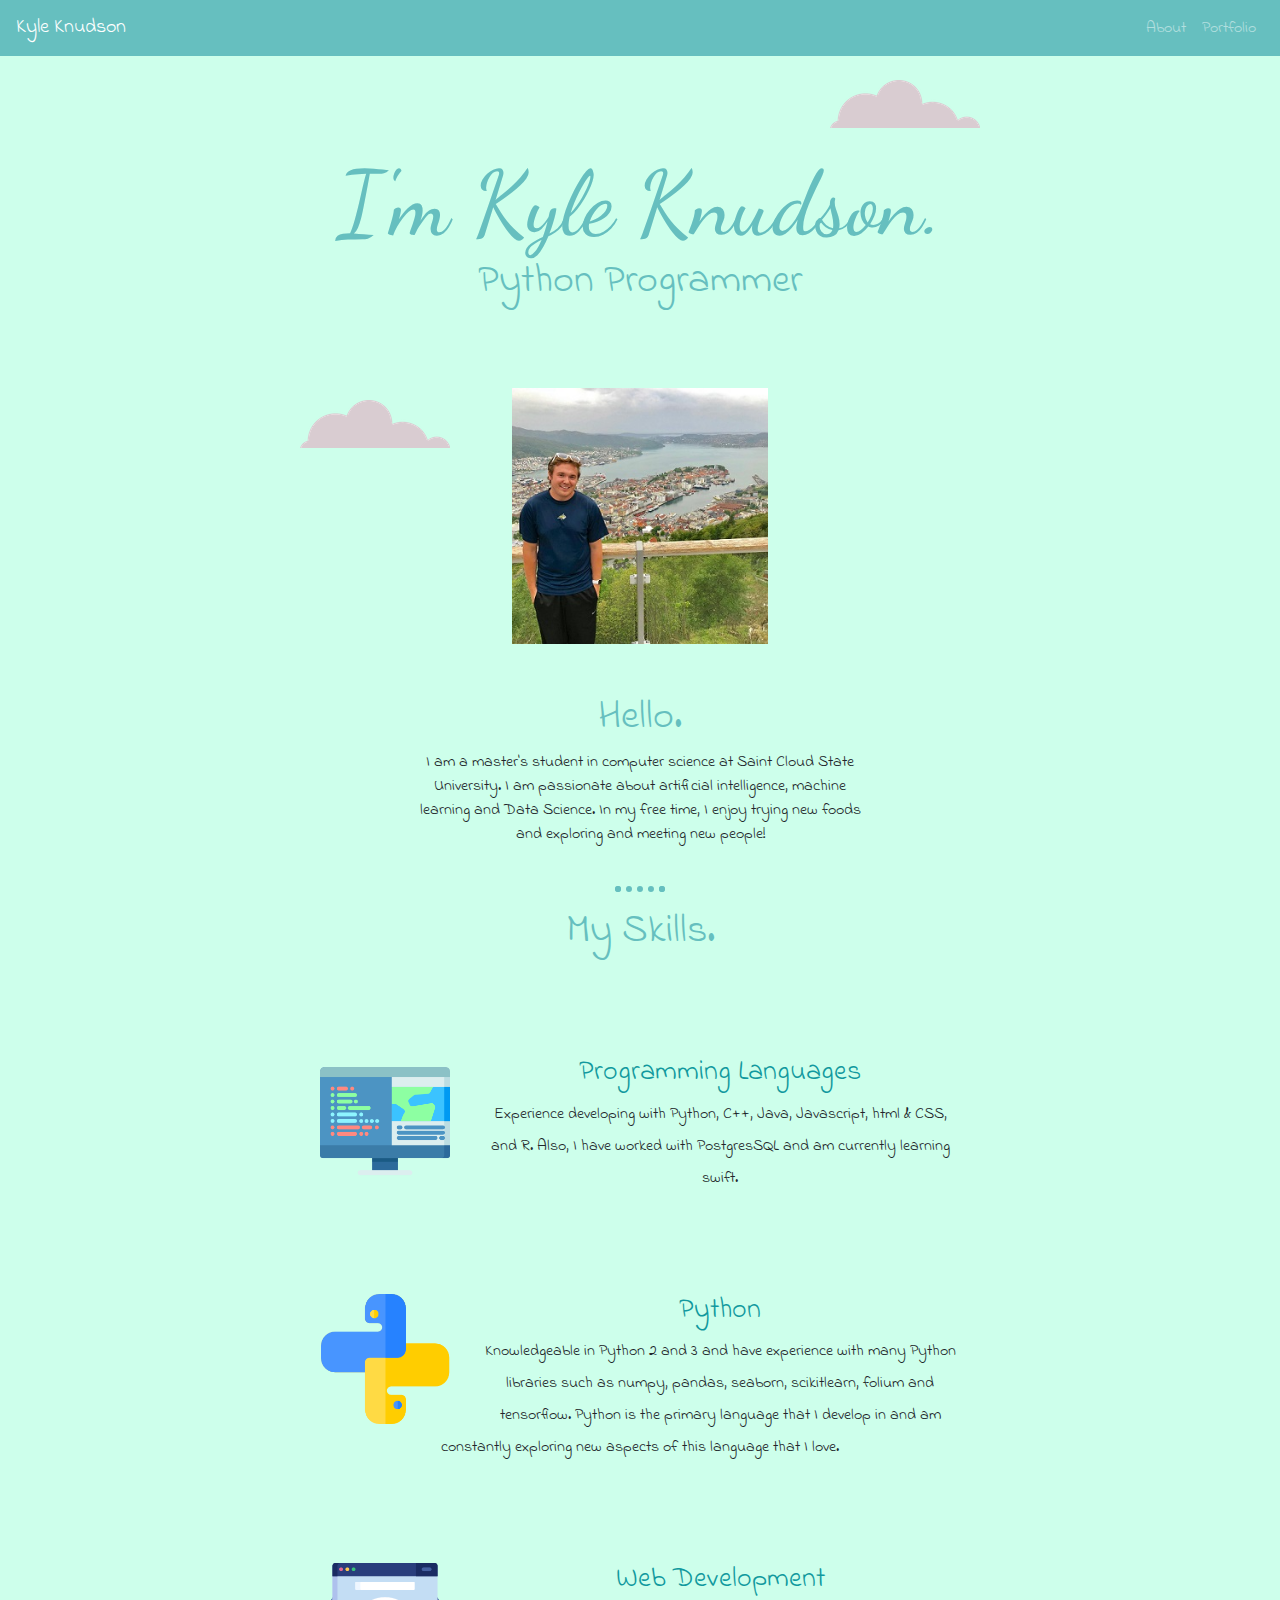
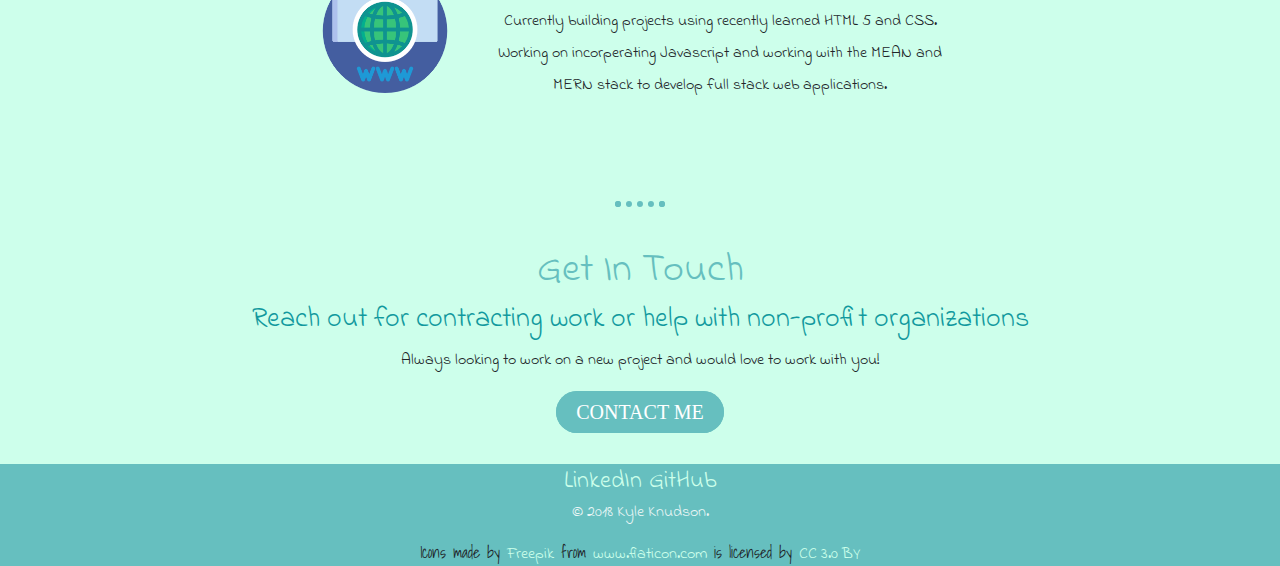
==== index.html @ 643dc14a "added button icons" ====
<!DOCTYPE html>
    <head>
        <meta charset="utf-8">
        <title>Kyle's Site</title>
        <link rel="stylesheet" href="https://maxcdn.bootstrapcdn.com/bootstrap/4.0.0/css/bootstrap.min.css" integrity="sha384-Gn5384xqQ1aoWXA+058RXPxPg6fy4IWvTNh0E263XmFcJlSAwiGgFAW/dAiS6JXm" crossorigin="anonymous">
        <link rel="stylesheet" href="css/styles.css">
        <link rel="icon" href="favicon.ico">
        <link href="https://fonts.googleapis.com/css?family=Dancing+Script|Indie+Flower|Shadows+Into+Light" rel="stylesheet">
        <!--Font Awesome Icons-->
        <link rel="stylesheet" href="https://use.fontawesome.com/releases/v5.6.3/css/all.css" integrity="sha384-UHRtZLI+pbxtHCWp1t77Bi1L4ZtiqrqD80Kn4Z8NTSRyMA2Fd33n5dQ8lWUE00s/" crossorigin="anonymous">
    </head>
    <body>
      
      <nav class="navbar navbar-expand-lg navbar-dark navbar fixed-top" style="background-color: #66BFBF">
    
        <a class="navbar-brand" href="index.html">Kyle Knudson</a>
        
        <button class="navbar-toggler" type="button" data-toggle="collapse" data-target="#navbarTogglerDemo02">
             <span class="navbar-toggler-icon"></span>
         </button>
         
         <div class="collapse navbar-collapse" id="navbarTogglerDemo02">
             
             <ul class="navbar-nav ml-auto">
                 <li class="nav-item">
                     <a class="nav-link" href="about.html">About</a>
                 </li>
                 <li class="nav-item">
                     <a class="nav-link" href="portfolio.html">Portfolio</a>
                 </li>
             </ul>
             
         </div>
     </nav>


        <div class = "top-container">
            <img class = "top-cloud" src="Images/cloud.png" alt="cloud-img">
                <h1>I'm Kyle Knudson.</h1>
                <h2 class = "programmer">Python Programmer</h2>
                <img class = "bottom-cloud" src="Images/cloud.png" alt="cloud-img">
                <!--<img src="Images/mountain.png" alt="mountain-img"> -->
        </div>

        <br>
        <div class="middle-container">
            <div class="profile">
              <img class = "profile-picture" src="Images/kyle.jpg.jpg" alt="Profile Image">
              <h2>Hello.</h2>
              <p class = "intro">I am a master's student in computer science at Saint Cloud State University.  I am passionate about artificial
                intelligence, machine learning and Data Science.  In my free time, I enjoy trying new foods and exploring and meeting new people!
              </p>
            </div>
            <br><hr>
            <div class="skills">
              <h2>My Skills.</h2>
              <div class="skill-row">
                <img class="computer-image" src="Images/coding.png" alt="Skills">
                <h3>Programming Languages</h3>
                <p>Experience developing with Python, C++, Java, Javascript, html & CSS, and R.  Also, I have worked with PostgresSQL and 
                  am currently learning swift.  
                </p>
              </div>
              <div class="skill-row">
                <img class="python" src="Images/python (2).png" alt="Skills2">
                <h3>Python</h3>
                <p>Knowledgeable in Python 2 and 3 and have experience with many Python libraries such as 
                  numpy, pandas, seaborn, scikitlearn, folium and tensorflow.  Python is the primary language that I develop 
                in and am constantly exploring new aspects of this language that I love.</p>
              </div>

              <div class = "skill-row">
                <img class="Web-Development" src="Images/www.png" alt = "skills3">
                <h3>Web Development</h3>
                <p>Currently building projects using recently learned HTML 5 and CSS.  Working on incorperating Javascript 
                  and working with the MEAN and MERN stack to develop full stack web applications.</p>

              </div>


            </div>
            <hr><br>
            <div class="contact-me">
              <h2>Get In Touch</h2>
              <h3>Reach out for contracting work or help with non-profit organizations</h3>
              <p>Always looking to work on a new project and would love to work with you!</p>
              <a class="butn" href="mailto:pythondev.kyle@gmail.com"><i class="fas fa-address-book"></i> CONTACT ME</a>
              <br>
              <br>
            </div>
          </div>
          
          
        <div class="bottom-container">
            <a class="footer-link" href="https://www.linkedin.com/in/kyle-knudson-1a4b57102/">LinkedIn</a>
            <a class="footer-link" href="https://github.com/kknudson15">GitHub</a>
            <p class= "trademark">© 2018 Kyle Knudson.</p>
            

            <div>Icons made by <a href="https://www.freepik.com/" title="Freepik">Freepik</a> from <a href="https://www.flaticon.com/" 	
                title="Flaticon">www.flaticon.com</a> is licensed by <a href="http://creativecommons.org/licenses/by/3.0/" 			
                title="Creative Commons BY 3.0" target="_blank">CC 3.0 BY</a></div>
        </div>




        <script src="https://code.jquery.com/jquery-3.2.1.slim.min.js" integrity="sha384-KJ3o2DKtIkvYIK3UENzmM7KCkRr/rE9/Qpg6aAZGJwFDMVNA/GpGFF93hXpG5KkN" crossorigin="anonymous"></script>
        <script src="https://cdnjs.cloudflare.com/ajax/libs/popper.js/1.12.9/umd/popper.min.js" integrity="sha384-ApNbgh9B+Y1QKtv3Rn7W3mgPxhU9K/ScQsAP7hUibX39j7fakFPskvXusvfa0b4Q" crossorigin="anonymous"></script>
        <script src="https://maxcdn.bootstrapcdn.com/bootstrap/4.0.0/js/bootstrap.min.js" integrity="sha384-JZR6Spejh4U02d8jOt6vLEHfe/JQGiRRSQQxSfFWpi1MquVdAyjUar5+76PVCmYl" crossorigin="anonymous"></script>
        
    </body>
</html>
---- css/styles.css ----
body{
    margin:0;
    text-align: center;
    position: relative;
    font-family: 'Shadows Into Light', cursive;
    background-color: #cdffeb;
}

hr{
    border: dotted #66BFBF 6px;
    border-bottom: 0;
    width: 3%;
}

.intro{
    margin: 0 auto;
    width: 35%;
    text-align: center;

}

h1{
    margin: 50px auto 0 auto;
    font-family: 'Dancing Script', cursive;
    font-size: 5.625rem;
    color: #66BFBF
}

h2{
    font-family: 'Indie Flower', cursive;
    color: #66BFBF;
    font-weight: normal;
    font-size: 2.5em;
}

h3{
    font-family: 'Indie Flower', cursive;
    color: #11999E;
}

p{
    font-family: 'Indie Flower', cursive;
}

a{
    font-family: 'Indie Flower', cursive;
    color:#cdffeb;;
}

.programmer{
    font-family: 'Indie Flower', cursive;
    color: #66BFBF;
    font-weight: normal;
    font-size: 2.5rem;
}

.top-container{
    background-color: #cdffeb;
    position: relative;
    padding-top: 100px
}

.middle-container{
    background-color: #cdffeb;
    text-align: center;
}

.bottom-container{
    background-color: #66BFBF;
}

.contact-me{
    line-height: 2;
}

.Pro{
    text-decoration: underline;
}

.bottom-cloud{
    position: absolute;
    left: 300px;
    top: 400px;
}

.top-cloud{
    margin-top: 30px;
    position: absolute;
    right: 300px;
    top: 50px;
    
}

.skill-row{
    width: 50%;
    margin: 100px auto 100px auto;
    line-height: 2;
}

.computer-image{
    width: 25%;
    float: left;
    padding-right: 30px;
}

.python{
    width: 25%;
    float: left;
    padding-right: 30px;
}

.Web-Development {
    width: 25%;
    float:left;
    padding-right: 30px;
}

.profile-picture{
    width: 20%;
    padding-top: 50px;
    padding-bottom: 50px;

}

.footer-link{
    font-size: 1.5em;
    color:#cdffeb;
}
.trademark
{
    color:#EAF6F6
}


.butn {
    background: #66BFBF;
    background-image: -webkit-linear-gradient(top, #66BFBF, #66BFBF);
    background-image: -moz-linear-gradient(top, #66BFBF, #66BFBF);
    background-image: -ms-linear-gradient(top, #66BFBF, #66BFBF);
    background-image: -o-linear-gradient(top, #66BFBF, #66BFBF);
    background-image: linear-gradient(to bottom, #66BFBF, #66BFBF);
    -webkit-border-radius: 28;
    -moz-border-radius: 28;
    border-radius: 28px;
    font-family: Georgia;
    color: #ffffff;
    font-size: 20px;
    padding: 10px 20px 10px 20px;
    text-decoration: none;
  }
  
  .butn:hover {
    background: #66BFBF;
    background-image: -webkit-linear-gradient(top, #66BFBF, #66BFBF);
    background-image: -moz-linear-gradient(top, #66BFBF, #66BFBF);
    background-image: -ms-linear-gradient(top, #66BFBF, #66BFBF);
    background-image: -o-linear-gradient(top, #66BFBF, #66BFBF);
    background-image: linear-gradient(to bottom, #66BFBF, #66BFBF);
    text-decoration: none;
  }
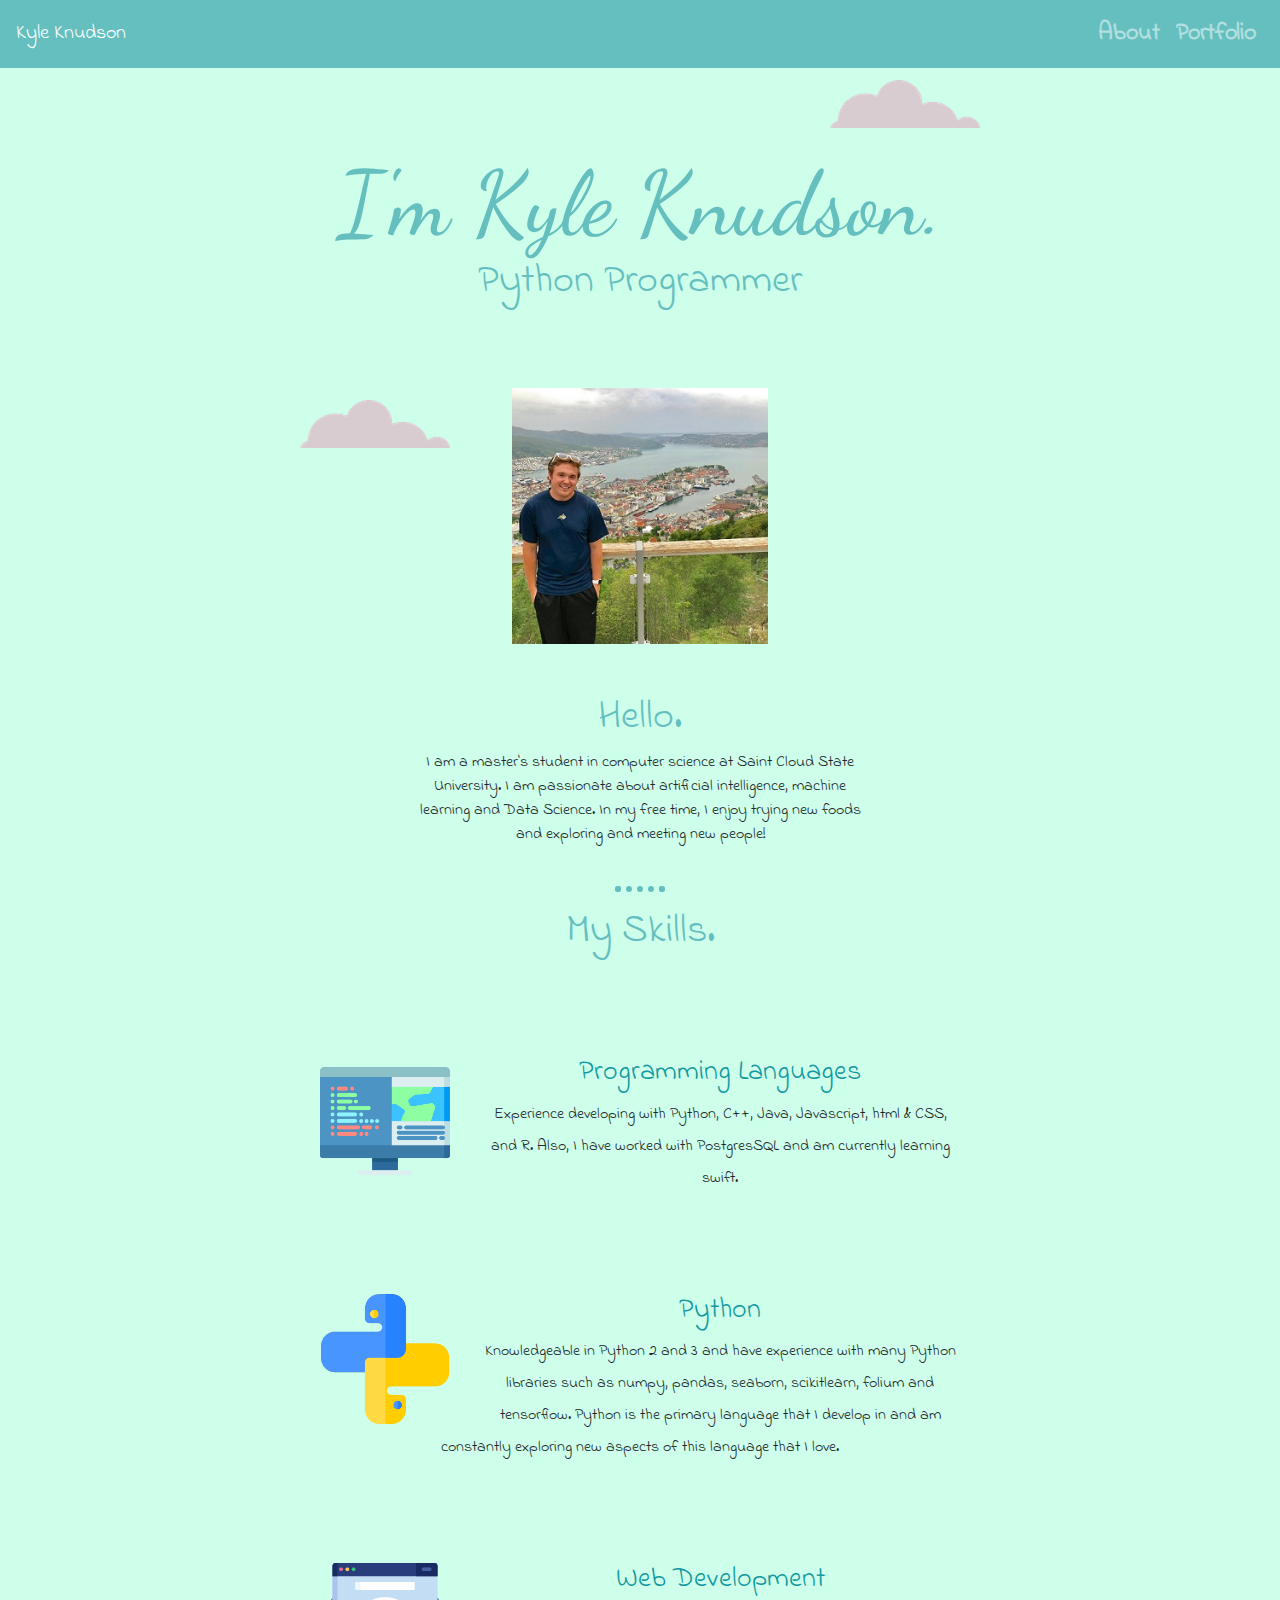
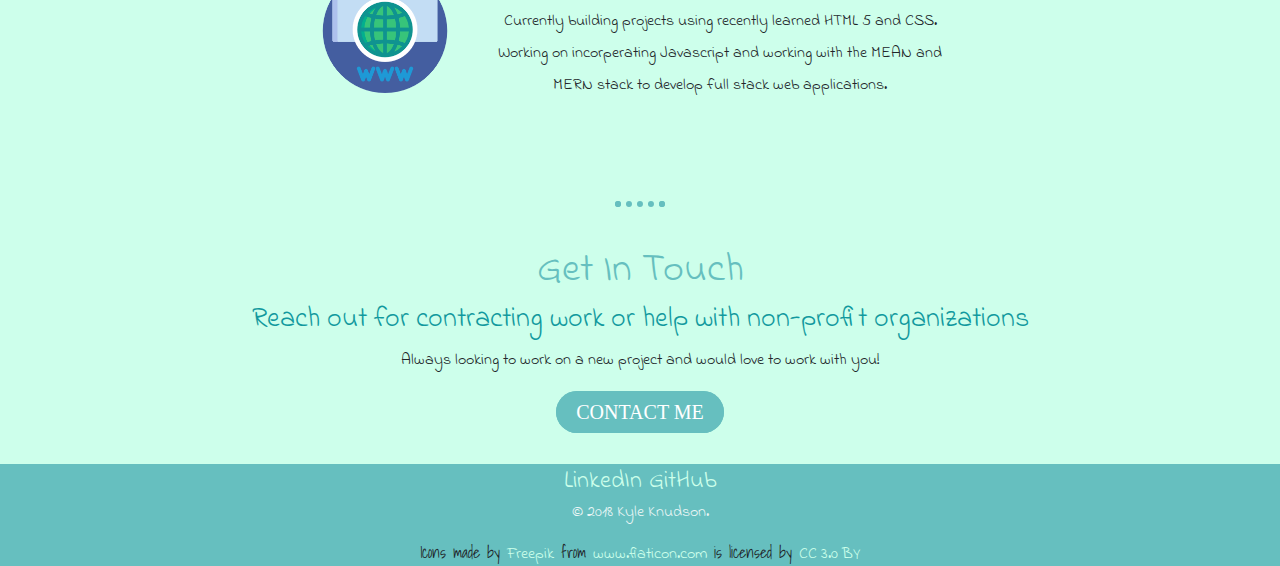
==== commit 02347825: "cleaning up code" ====
--- a/index.html
+++ b/index.html
@@ -2,16 +2,23 @@
     <head>
         <meta charset="utf-8">
         <title>Kyle's Site</title>
+        <!-- Boostrap-->
         <link rel="stylesheet" href="https://maxcdn.bootstrapcdn.com/bootstrap/4.0.0/css/bootstrap.min.css" integrity="sha384-Gn5384xqQ1aoWXA+058RXPxPg6fy4IWvTNh0E263XmFcJlSAwiGgFAW/dAiS6JXm" crossorigin="anonymous">
+        <!-- Style Sheet-->
         <link rel="stylesheet" href="css/styles.css">
+        <!--favicon icon for the site URL-->
         <link rel="icon" href="favicon.ico">
+        <!--Google fonts-->
         <link href="https://fonts.googleapis.com/css?family=Dancing+Script|Indie+Flower|Shadows+Into+Light" rel="stylesheet">
         <!--Font Awesome Icons-->
         <link rel="stylesheet" href="https://use.fontawesome.com/releases/v5.6.3/css/all.css" integrity="sha384-UHRtZLI+pbxtHCWp1t77Bi1L4ZtiqrqD80Kn4Z8NTSRyMA2Fd33n5dQ8lWUE00s/" crossorigin="anonymous">
     </head>
     <body>
       
-      <nav class="navbar navbar-expand-lg navbar-dark navbar fixed-top" style="background-color: #66BFBF">
+
+
+      <!--Navigation Bar-->
+      <nav class="navbar navbar-expand-lg navbar-dark navbar fixed-top" >
     
         <a class="navbar-brand" href="index.html">Kyle Knudson</a>
         
@@ -33,13 +40,14 @@
          </div>
      </nav>
 
+     
+
 
         <div class = "top-container">
             <img class = "top-cloud" src="Images/cloud.png" alt="cloud-img">
                 <h1>I'm Kyle Knudson.</h1>
                 <h2 class = "programmer">Python Programmer</h2>
                 <img class = "bottom-cloud" src="Images/cloud.png" alt="cloud-img">
-                <!--<img src="Images/mountain.png" alt="mountain-img"> -->
         </div>
 
         <br>
--- a/css/styles.css
+++ b/css/styles.css
@@ -132,6 +132,19 @@
 }
 
 
+/* Navigation Bar */
+.navbar
+{
+    background-color: #66BFBF;
+}
+
+.nav-item
+{
+    font-size: 1.5rem;
+    font-weight: bold;
+}
+
+
 .butn {
     background: #66BFBF;
     background-image: -webkit-linear-gradient(top, #66BFBF, #66BFBF);
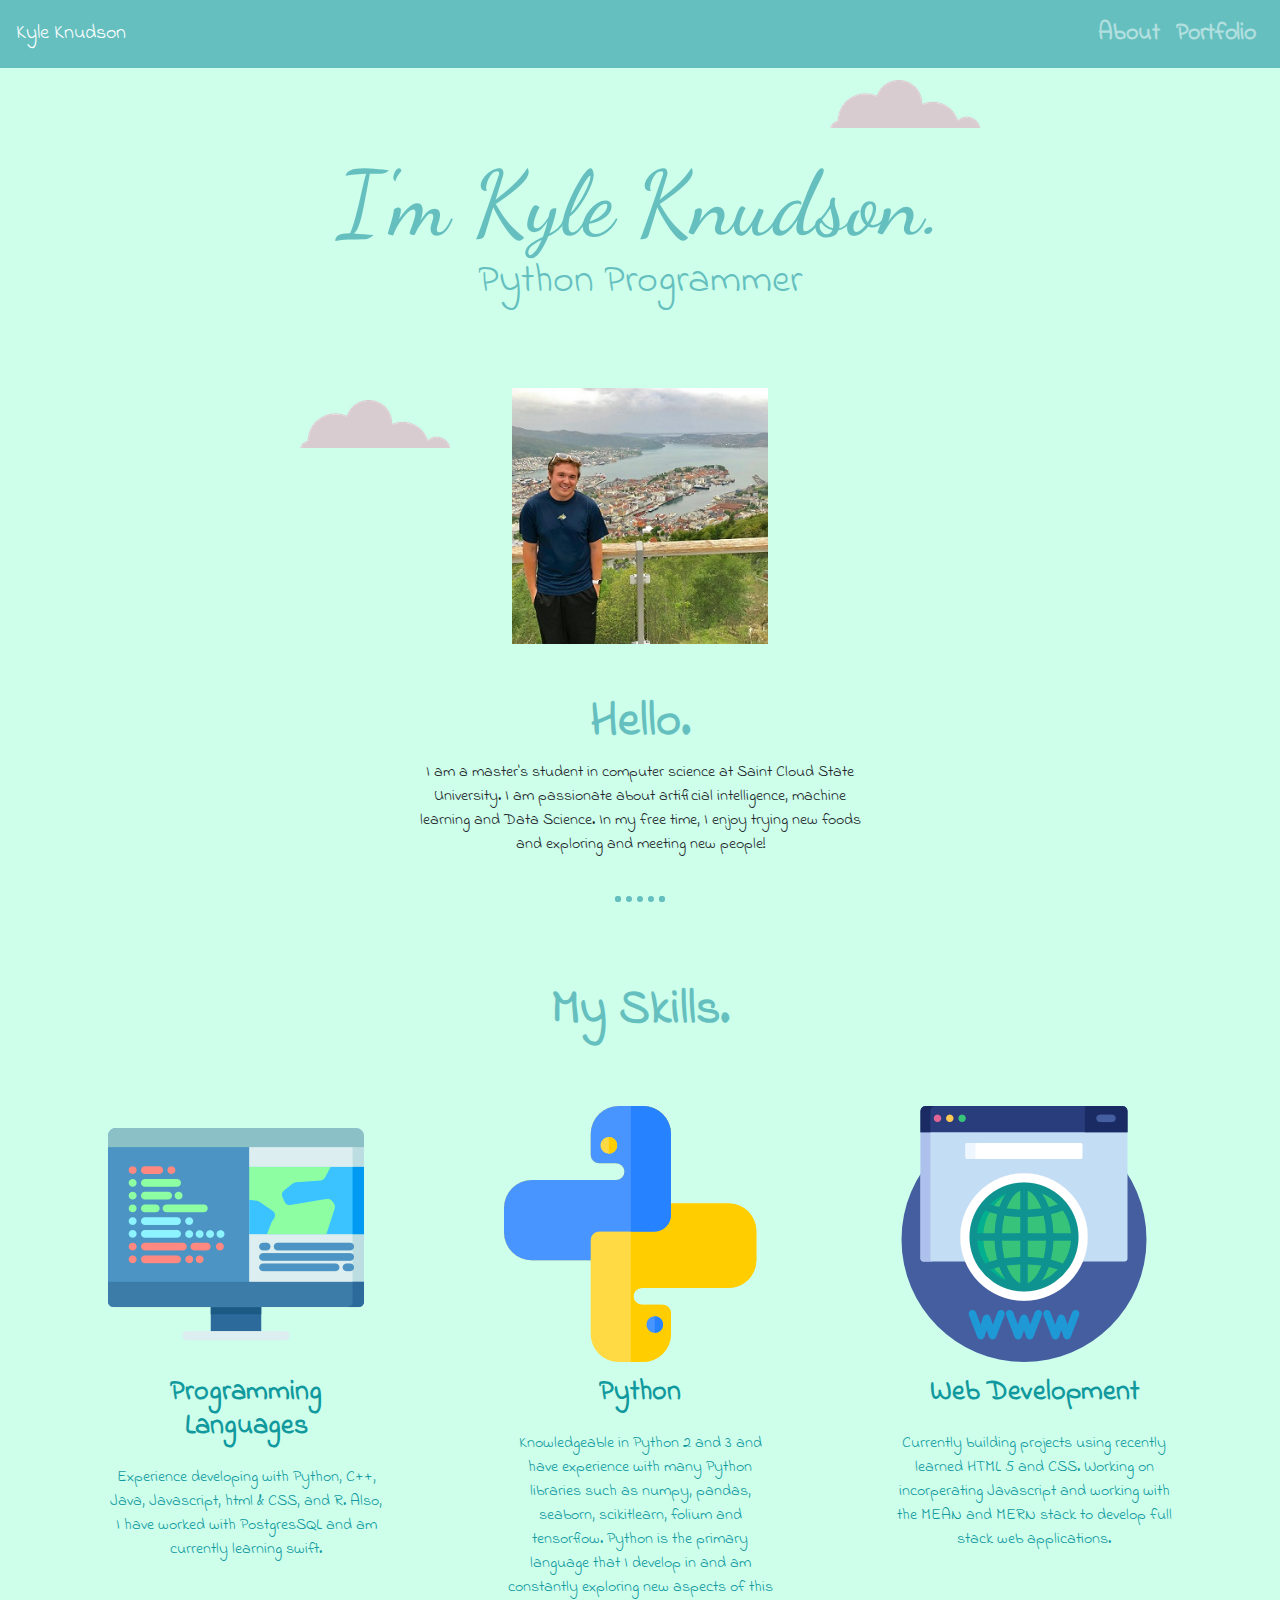
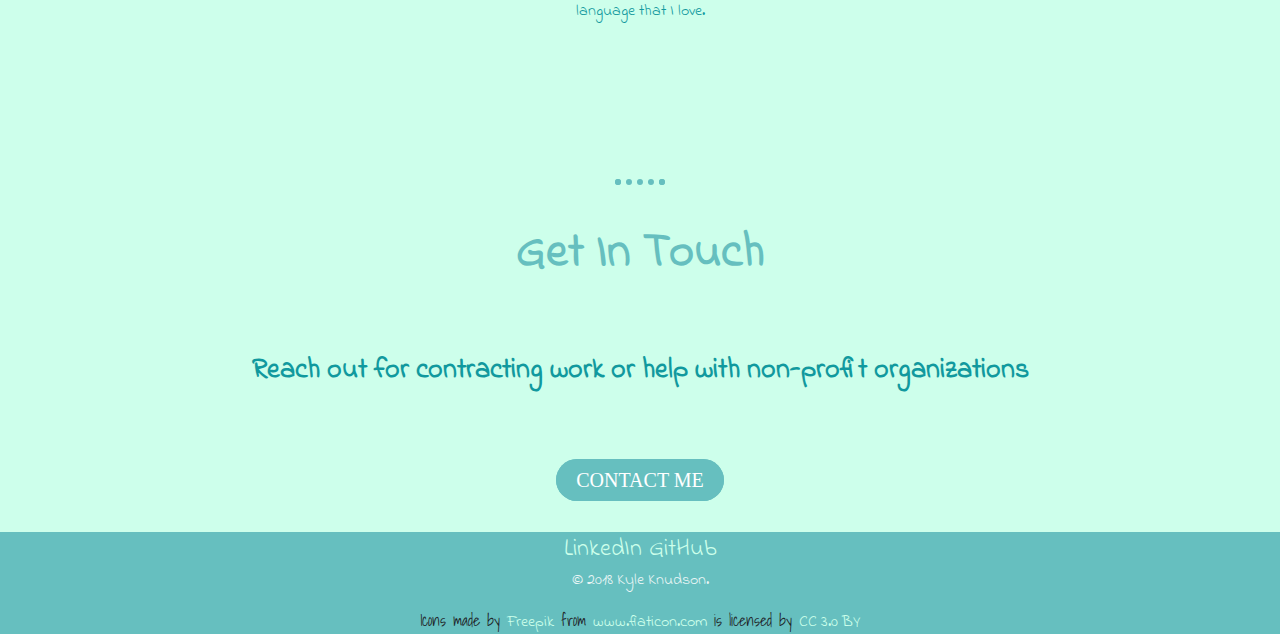
==== commit ab2e8121: "bootstrap layout changes" ====
--- a/index.html
+++ b/index.html
@@ -41,8 +41,6 @@
      </nav>
 
      
-
-
         <div class = "top-container">
             <img class = "top-cloud" src="Images/cloud.png" alt="cloud-img">
                 <h1>I'm Kyle Knudson.</h1>
@@ -50,55 +48,65 @@
                 <img class = "bottom-cloud" src="Images/cloud.png" alt="cloud-img">
         </div>
 
+
+
         <br>
         <div class="middle-container">
-            <div class="profile">
-              <img class = "profile-picture" src="Images/kyle.jpg.jpg" alt="Profile Image">
-              <h2>Hello.</h2>
+            <img class = "profile-picture" src="Images/kyle.jpg.jpg" alt="Profile Image">
+            <h2>Hello.</h2>
+
+          <div class = "profile">
               <p class = "intro">I am a master's student in computer science at Saint Cloud State University.  I am passionate about artificial
-                intelligence, machine learning and Data Science.  In my free time, I enjoy trying new foods and exploring and meeting new people!
+                  intelligence, machine learning and Data Science.  In my free time, I enjoy trying new foods and exploring and meeting new people!
               </p>
+          </div>
+
+            <br><hr>
+
+          <!--SKILLS SECTION-->
+          <div class="skills">
+            <h2>My Skills.</h2>
+            <div class = "row">
+                <div class = " skills col-lg-4 col-md-6">
+                    <img class="computer-image" src="Images/coding.png" alt="Skills">
+                    <h3 class = "header">Programming Languages</h3>
+                    <p class = "skill-description">Experience developing with Python, C++, Java, Javascript, html & CSS, and R.  Also, I have worked with PostgresSQL and 
+                      am currently learning swift.  
+                    </p>
+                </div>
+
+                <div class = " skills col-lg-4 col-md-6">
+                    <img class="python" src="Images/python (2).png" alt="Skills2">
+                    <h3 class = "header">Python</h3>
+                    <p class = "skill-description">Knowledgeable in Python 2 and 3 and have experience with many Python libraries such as 
+                    numpy, pandas, seaborn, scikitlearn, folium and tensorflow.  Python is the primary language that I develop 
+                    in and am constantly exploring new aspects of this language that I love.</p>
+                </div>
+
+                <div class = " skills col-lg-4 col-md-6">
+                    <img class="Web-Development" src="Images/www.png" alt = "skills3">
+                    <h3 class = "header">Web Development</h3>
+                    <p class = "skill-description">Currently building projects using recently learned HTML 5 and CSS.  Working on incorperating Javascript 
+                    and working with the MEAN and MERN stack to develop full stack web applications.</p>
+                </div>
             </div>
-            <br><hr>
-            <div class="skills">
-              <h2>My Skills.</h2>
-              <div class="skill-row">
-                <img class="computer-image" src="Images/coding.png" alt="Skills">
-                <h3>Programming Languages</h3>
-                <p>Experience developing with Python, C++, Java, Javascript, html & CSS, and R.  Also, I have worked with PostgresSQL and 
-                  am currently learning swift.  
-                </p>
-              </div>
-              <div class="skill-row">
-                <img class="python" src="Images/python (2).png" alt="Skills2">
-                <h3>Python</h3>
-                <p>Knowledgeable in Python 2 and 3 and have experience with many Python libraries such as 
-                  numpy, pandas, seaborn, scikitlearn, folium and tensorflow.  Python is the primary language that I develop 
-                in and am constantly exploring new aspects of this language that I love.</p>
-              </div>
 
-              <div class = "skill-row">
-                <img class="Web-Development" src="Images/www.png" alt = "skills3">
-                <h3>Web Development</h3>
-                <p>Currently building projects using recently learned HTML 5 and CSS.  Working on incorperating Javascript 
-                  and working with the MEAN and MERN stack to develop full stack web applications.</p>
-
-              </div>
+          </div>
 
 
-            </div>
-            <hr><br>
-            <div class="contact-me">
-              <h2>Get In Touch</h2>
-              <h3>Reach out for contracting work or help with non-profit organizations</h3>
-              <p>Always looking to work on a new project and would love to work with you!</p>
-              <a class="butn" href="mailto:pythondev.kyle@gmail.com"><i class="fas fa-address-book"></i> CONTACT ME</a>
-              <br>
-              <br>
-            </div>
-          </div>
+              <hr><br>
+              <div class="contact-me">
+                <h2>Get In Touch</h2>
+                <h3 class = header>Reach out for contracting work or help with non-profit organizations</h3>
+                <a class="butn" href="mailto:pythondev.kyle@gmail.com"><i class="fas fa-address-book"></i> CONTACT ME</a>
+                <br>
+                <br>
+              </div>
+        </div> <!--End of middle container-->
           
           
+
+        <!--Footer of Website-->
         <div class="bottom-container">
             <a class="footer-link" href="https://www.linkedin.com/in/kyle-knudson-1a4b57102/">LinkedIn</a>
             <a class="footer-link" href="https://github.com/kknudson15">GitHub</a>
@@ -112,7 +120,7 @@
 
 
 
-
+        <!--Boostrap links-->
         <script src="https://code.jquery.com/jquery-3.2.1.slim.min.js" integrity="sha384-KJ3o2DKtIkvYIK3UENzmM7KCkRr/rE9/Qpg6aAZGJwFDMVNA/GpGFF93hXpG5KkN" crossorigin="anonymous"></script>
         <script src="https://cdnjs.cloudflare.com/ajax/libs/popper.js/1.12.9/umd/popper.min.js" integrity="sha384-ApNbgh9B+Y1QKtv3Rn7W3mgPxhU9K/ScQsAP7hUibX39j7fakFPskvXusvfa0b4Q" crossorigin="anonymous"></script>
         <script src="https://maxcdn.bootstrapcdn.com/bootstrap/4.0.0/js/bootstrap.min.js" integrity="sha384-JZR6Spejh4U02d8jOt6vLEHfe/JQGiRRSQQxSfFWpi1MquVdAyjUar5+76PVCmYl" crossorigin="anonymous"></script>
--- a/css/styles.css
+++ b/css/styles.css
@@ -12,12 +12,6 @@
     width: 3%;
 }
 
-.intro{
-    margin: 0 auto;
-    width: 35%;
-    text-align: center;
-
-}
 
 h1{
     margin: 50px auto 0 auto;
@@ -25,17 +19,11 @@
     font-size: 5.625rem;
     color: #66BFBF
 }
-
 h2{
     font-family: 'Indie Flower', cursive;
     color: #66BFBF;
-    font-weight: normal;
-    font-size: 2.5em;
-}
-
-h3{
-    font-family: 'Indie Flower', cursive;
-    color: #11999E;
+    font-weight: bold;
+    font-size: 3em;
 }
 
 p{
@@ -47,89 +35,9 @@
     color:#cdffeb;;
 }
 
-.programmer{
-    font-family: 'Indie Flower', cursive;
-    color: #66BFBF;
-    font-weight: normal;
-    font-size: 2.5rem;
-}
 
-.top-container{
-    background-color: #cdffeb;
-    position: relative;
-    padding-top: 100px
-}
 
-.middle-container{
-    background-color: #cdffeb;
-    text-align: center;
-}
 
-.bottom-container{
-    background-color: #66BFBF;
-}
-
-.contact-me{
-    line-height: 2;
-}
-
-.Pro{
-    text-decoration: underline;
-}
-
-.bottom-cloud{
-    position: absolute;
-    left: 300px;
-    top: 400px;
-}
-
-.top-cloud{
-    margin-top: 30px;
-    position: absolute;
-    right: 300px;
-    top: 50px;
-    
-}
-
-.skill-row{
-    width: 50%;
-    margin: 100px auto 100px auto;
-    line-height: 2;
-}
-
-.computer-image{
-    width: 25%;
-    float: left;
-    padding-right: 30px;
-}
-
-.python{
-    width: 25%;
-    float: left;
-    padding-right: 30px;
-}
-
-.Web-Development {
-    width: 25%;
-    float:left;
-    padding-right: 30px;
-}
-
-.profile-picture{
-    width: 20%;
-    padding-top: 50px;
-    padding-bottom: 50px;
-
-}
-
-.footer-link{
-    font-size: 1.5em;
-    color:#cdffeb;
-}
-.trademark
-{
-    color:#EAF6F6
-}
 
 
 /* Navigation Bar */
@@ -143,6 +51,109 @@
     font-size: 1.5rem;
     font-weight: bold;
 }
+
+/* Heading of website */
+.top-container{
+    background-color: #cdffeb;
+    position: relative;
+    padding-top: 100px
+}
+
+.top-cloud{
+    margin-top: 30px;
+    position: absolute;
+    right: 300px;
+    top: 50px;
+}
+.programmer{
+    font-family: 'Indie Flower', cursive;
+    color: #66BFBF;
+    font-weight: normal;
+    font-size: 2.5rem;
+}
+
+.bottom-cloud{
+    position: absolute;
+    left: 300px;
+    top: 400px;
+}
+
+
+/*hello section */
+.middle-container{
+    background-color: #cdffeb;
+    text-align: center;
+}
+
+.profile-picture{
+    width: 20%;
+    padding-top: 50px;
+    padding-bottom: 50px;
+}
+
+
+.intro{
+    margin: 0 auto;
+    width: 35%;
+    text-align: center;
+}
+
+/* SKills Section */
+
+.skills
+{
+    padding: 5%;
+}
+
+.header
+{
+    padding: 5%;
+    font-weight: bold;
+    font-family: 'Indie Flower', cursive;
+    color: #11999E;
+}
+.header:hover
+{
+    color: #66bfbe;
+}
+
+.skill-description
+{
+    color: #11999E;
+    font-weight: 500;
+}
+.computer-image{
+    padding-right: 30px;
+}
+
+.python{
+    padding-right: 30px;
+}
+
+.Web-Development {
+    padding-right: 30px;
+}
+
+
+.contact-me{
+    line-height: 2;
+}
+
+/* Footer of the Website */
+.bottom-container{
+    background-color: #66BFBF;
+}
+
+.footer-link{
+    font-size: 1.5em;
+    color:#cdffeb;
+}
+.trademark
+{
+    color:#EAF6F6
+}
+
+
 
 
 .butn {
@@ -168,6 +179,6 @@
     background-image: -moz-linear-gradient(top, #66BFBF, #66BFBF);
     background-image: -ms-linear-gradient(top, #66BFBF, #66BFBF);
     background-image: -o-linear-gradient(top, #66BFBF, #66BFBF);
-    background-image: linear-gradient(to bottom, #66BFBF, #66BFBF);
+    background-image: linear-gradient(bottom, #66BFBF, #66BFBF);
     text-decoration: none;
   }
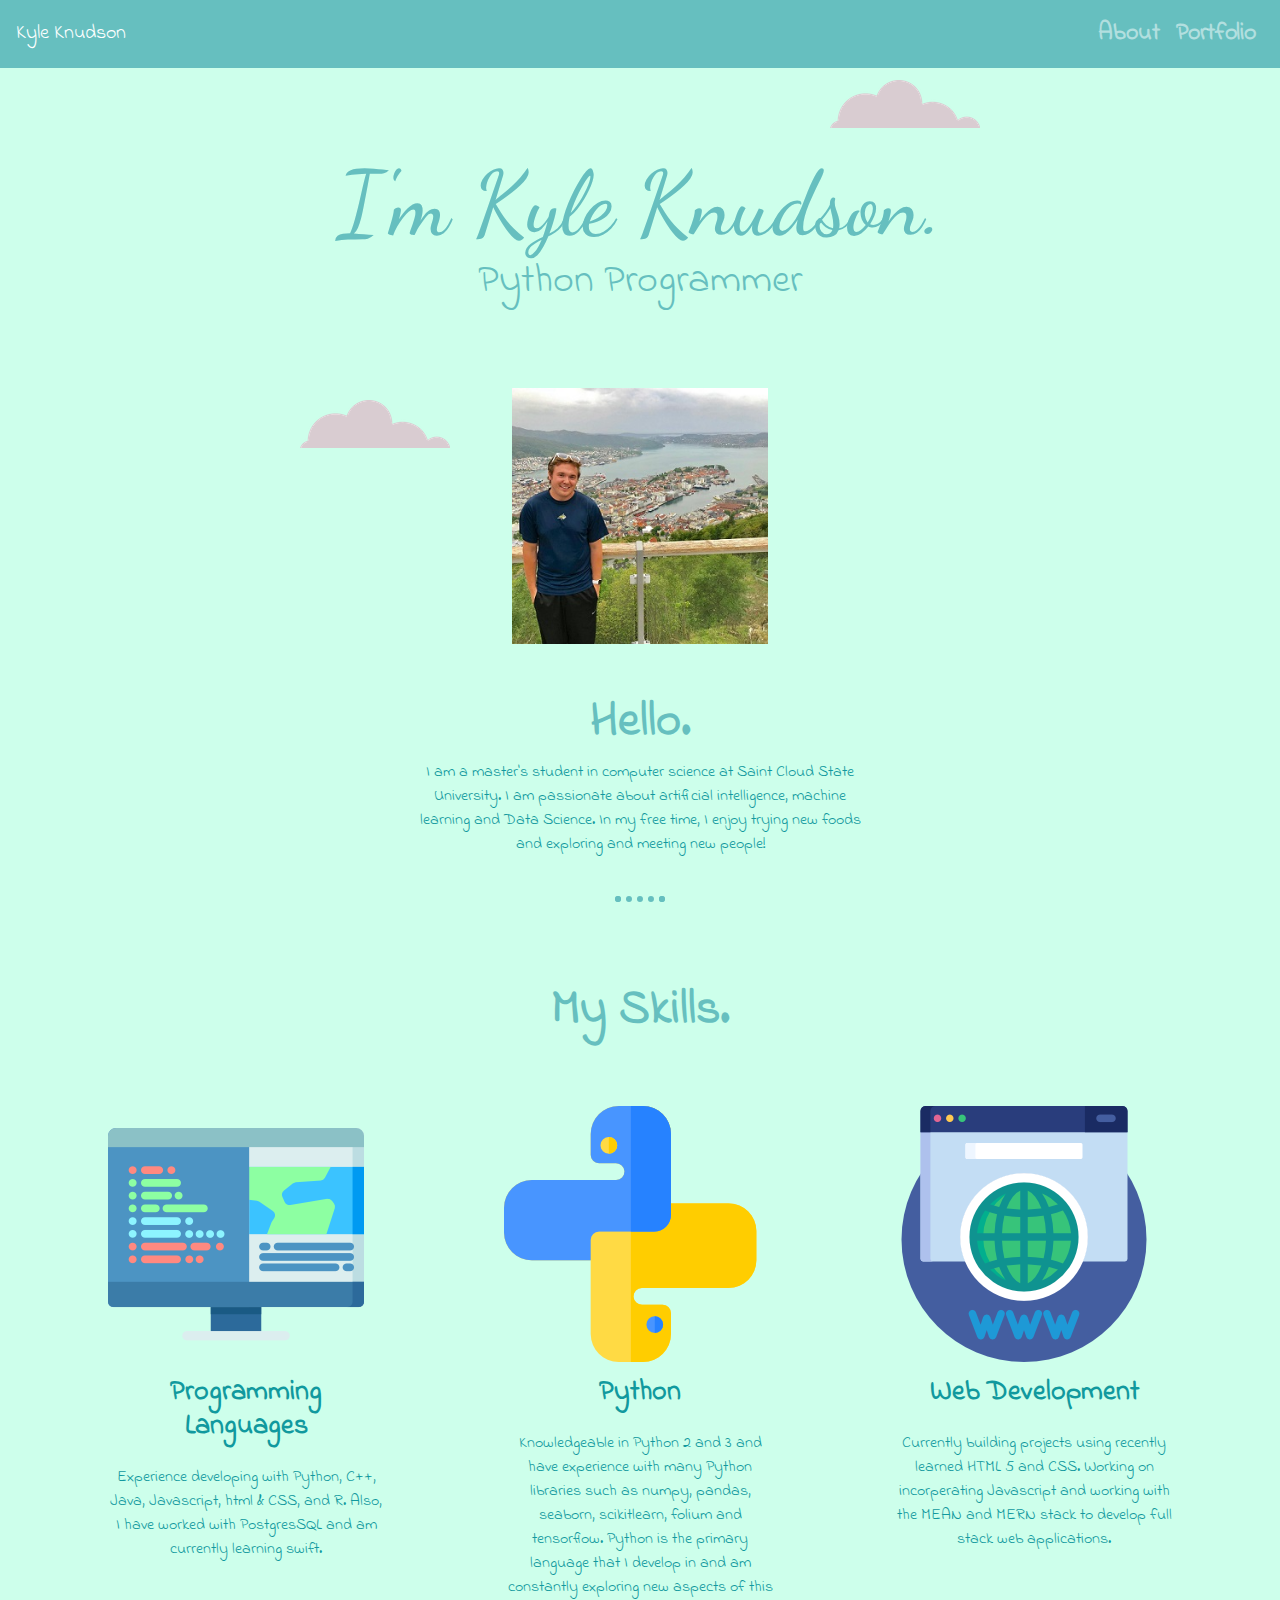
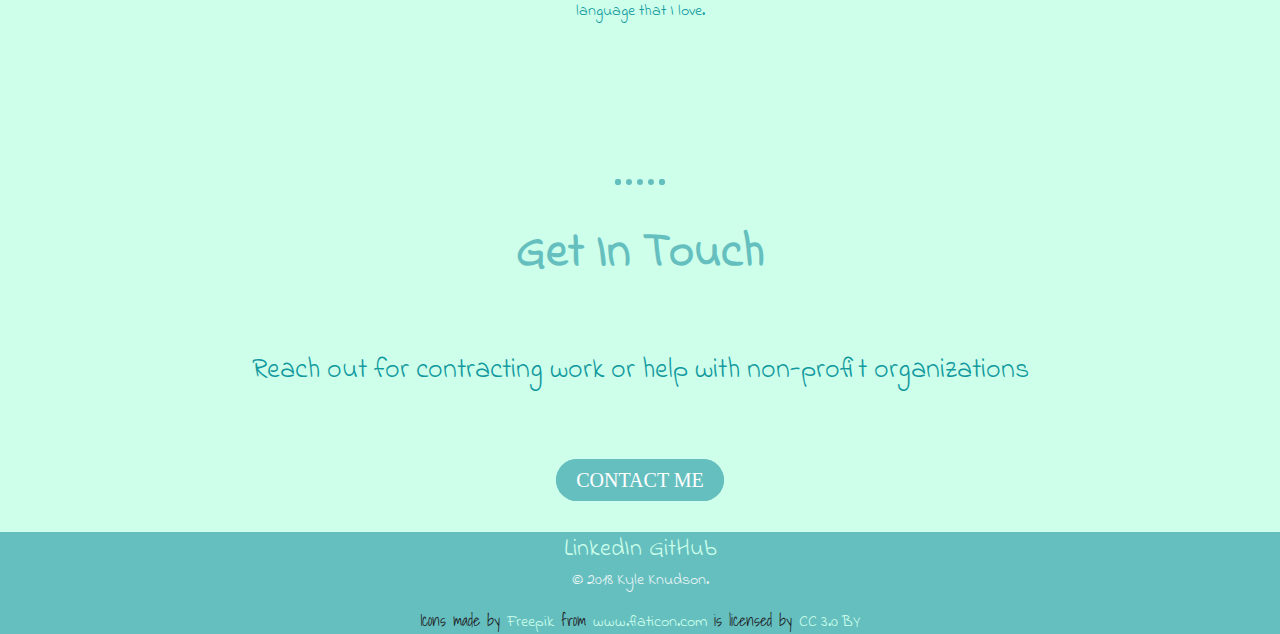
==== commit 2d40e14b: "finalized boostrap configuration" ====
--- a/index.html
+++ b/index.html
@@ -97,7 +97,7 @@
               <hr><br>
               <div class="contact-me">
                 <h2>Get In Touch</h2>
-                <h3 class = header>Reach out for contracting work or help with non-profit organizations</h3>
+                <h3 class = contact-header>Reach out for contracting work or help with non-profit organizations</h3>
                 <a class="butn" href="mailto:pythondev.kyle@gmail.com"><i class="fas fa-address-book"></i> CONTACT ME</a>
                 <br>
                 <br>
--- a/css/styles.css
+++ b/css/styles.css
@@ -96,6 +96,7 @@
     margin: 0 auto;
     width: 35%;
     text-align: center;
+    color: #11999E;
 }
 
 /* SKills Section */
@@ -138,6 +139,14 @@
 .contact-me{
     line-height: 2;
 }
+
+.contact-header
+{
+    padding: 5%;
+    font-family: 'Indie Flower', cursive;
+    color: #11999E;
+}
+
 
 /* Footer of the Website */
 .bottom-container{
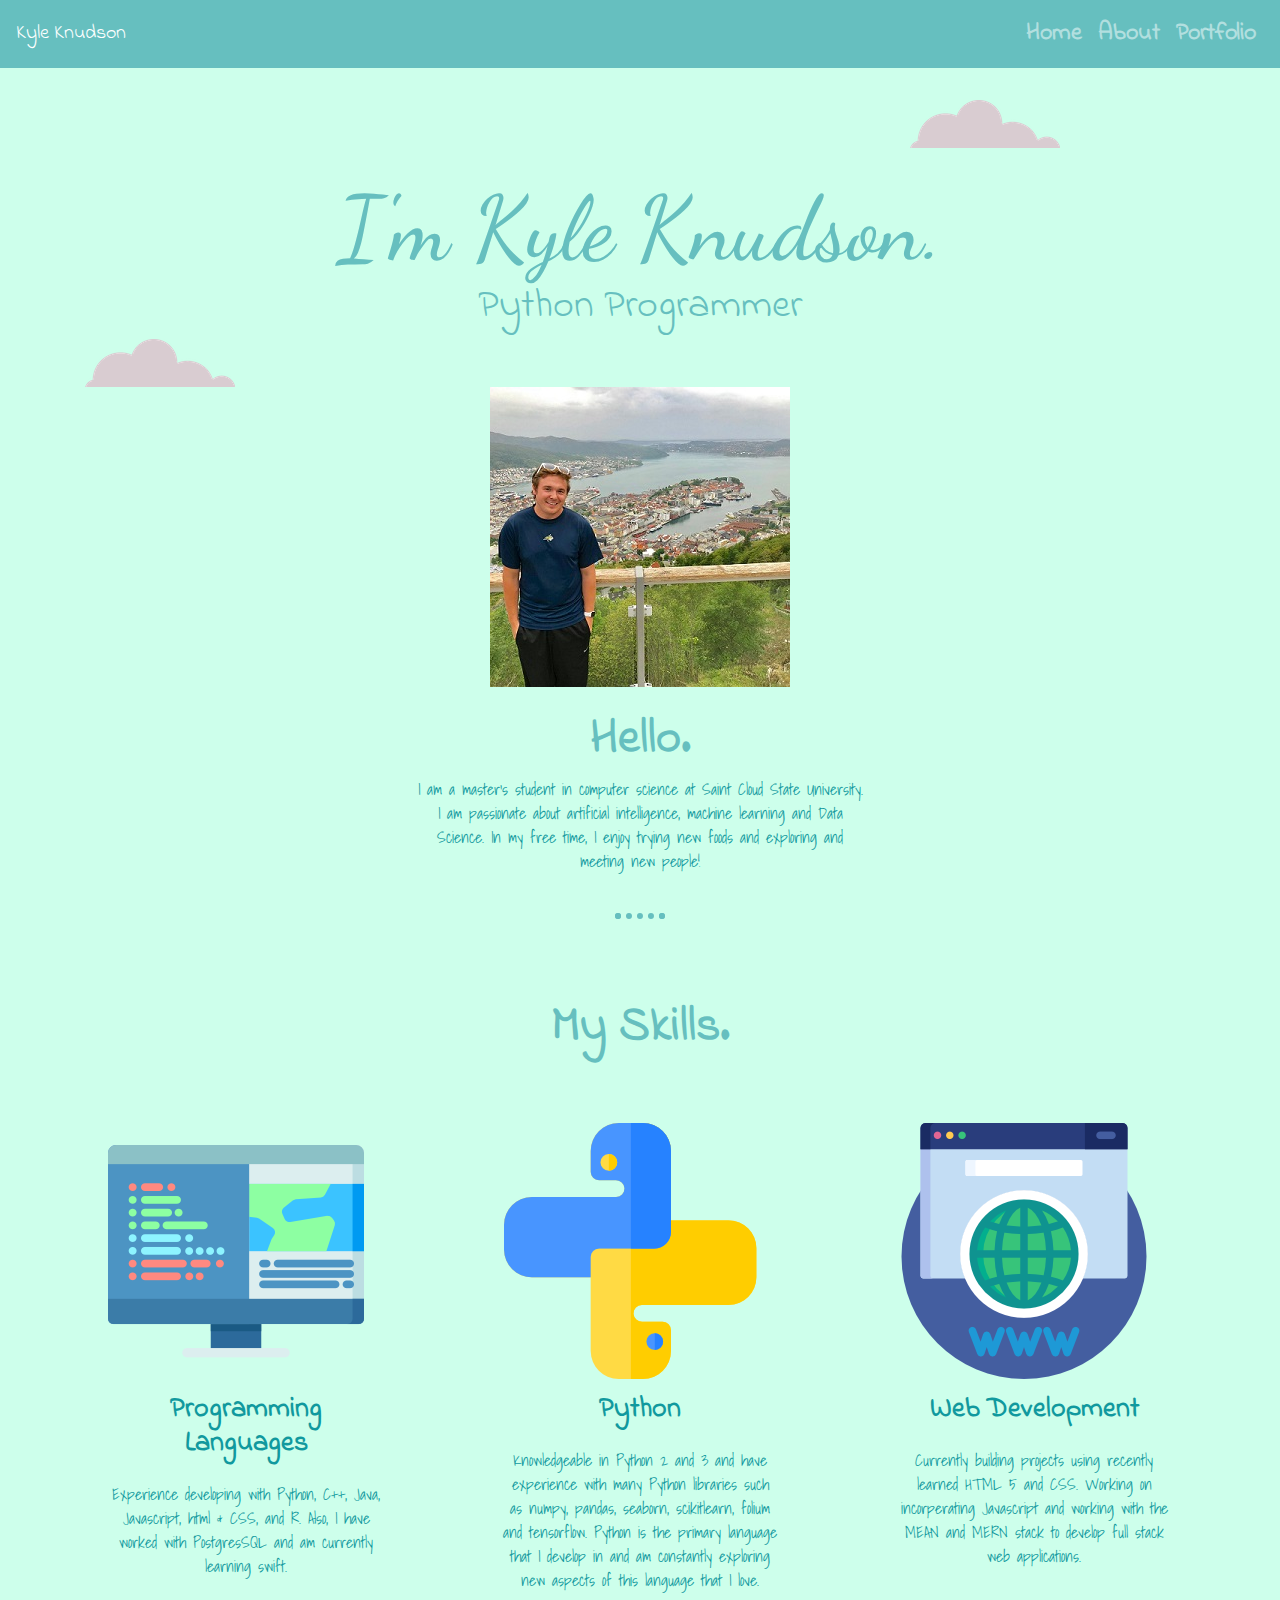
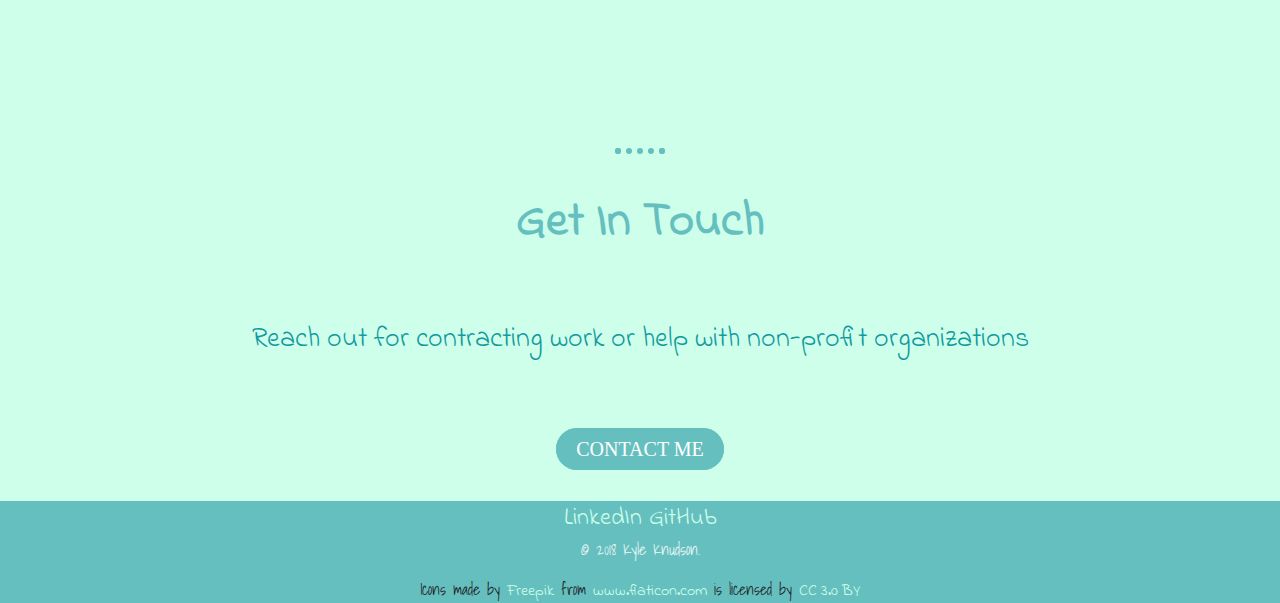
==== commit 704a0e26: "Bootstrap grid layout applied to about page" ====
--- a/index.html
+++ b/index.html
@@ -29,6 +29,9 @@
          <div class="collapse navbar-collapse" id="navbarTogglerDemo02">
              
              <ul class="navbar-nav ml-auto">
+                    <li class="nav-item">
+                            <a class="nav-link" href="index.html">Home</a>
+                        </li>
                  <li class="nav-item">
                      <a class="nav-link" href="about.html">About</a>
                  </li>
@@ -42,24 +45,55 @@
 
      
         <div class = "top-container">
-            <img class = "top-cloud" src="Images/cloud.png" alt="cloud-img">
-                <h1>I'm Kyle Knudson.</h1>
-                <h2 class = "programmer">Python Programmer</h2>
-                <img class = "bottom-cloud" src="Images/cloud.png" alt="cloud-img">
+                <div class = "container">
+                        <div class = "row no gutters">
+                                <div class = "col-sm-12">
+                                        <img class = "top-cloud" src="Images/cloud.png" alt="cloud-img">
+                                </div>
+                        </div>
+        
+        </div>
+        <br>
+
+
+            <div class = "container">
+                <div class = "row no gutters">
+
+                        <div class = "col-sm-12">
+                                <h1>I'm Kyle Knudson.</h1>
+                                <h2 class = "programmer">Python Programmer</h2>
+                        </div>
+                </div>
+
+            </div>
+
+            <div class="container">
+                <div class = "row no gutters">
+                        <div class = "col-sm-1">
+                                <img class = "bottom-cloud" src="Images/cloud.png" alt="cloud-img">
+                        </div>
+                            <div class =  " profile col-sm-12 col align-self-center">
+                                    <img class = "profile-picture" src="Images/kyle.jpg.jpg" alt="Profile Image">
+                            </div>
+                
+                        </div>
+                    </div>
         </div>
 
 
 
         <br>
+
         <div class="middle-container">
-            <img class = "profile-picture" src="Images/kyle.jpg.jpg" alt="Profile Image">
             <h2>Hello.</h2>
+            <div class = "row">
+                <div class = "col align-self-center">
+                    <p class = "intro">I am a master's student in computer science at Saint Cloud State University.  I am passionate about artificial
+                        intelligence, machine learning and Data Science.  In my free time, I enjoy trying new foods and exploring and meeting new people!
+                    </p>
+                </div>
 
-          <div class = "profile">
-              <p class = "intro">I am a master's student in computer science at Saint Cloud State University.  I am passionate about artificial
-                  intelligence, machine learning and Data Science.  In my free time, I enjoy trying new foods and exploring and meeting new people!
-              </p>
-          </div>
+            </div>
 
             <br><hr>
 
@@ -67,7 +101,7 @@
           <div class="skills">
             <h2>My Skills.</h2>
             <div class = "row">
-                <div class = " skills col-lg-4 col-md-6">
+                <div class = " skills col-md-4">
                     <img class="computer-image" src="Images/coding.png" alt="Skills">
                     <h3 class = "header">Programming Languages</h3>
                     <p class = "skill-description">Experience developing with Python, C++, Java, Javascript, html & CSS, and R.  Also, I have worked with PostgresSQL and 
@@ -75,7 +109,7 @@
                     </p>
                 </div>
 
-                <div class = " skills col-lg-4 col-md-6">
+                <div class = " skills col-md-4">
                     <img class="python" src="Images/python (2).png" alt="Skills2">
                     <h3 class = "header">Python</h3>
                     <p class = "skill-description">Knowledgeable in Python 2 and 3 and have experience with many Python libraries such as 
@@ -83,7 +117,7 @@
                     in and am constantly exploring new aspects of this language that I love.</p>
                 </div>
 
-                <div class = " skills col-lg-4 col-md-6">
+                <div class = " skills col-md-4">
                     <img class="Web-Development" src="Images/www.png" alt = "skills3">
                     <h3 class = "header">Web Development</h3>
                     <p class = "skill-description">Currently building projects using recently learned HTML 5 and CSS.  Working on incorperating Javascript 
--- a/css/styles.css
+++ b/css/styles.css
@@ -19,6 +19,8 @@
     font-size: 5.625rem;
     color: #66BFBF
 }
+
+
 h2{
     font-family: 'Indie Flower', cursive;
     color: #66BFBF;
@@ -26,9 +28,6 @@
     font-size: 3em;
 }
 
-p{
-    font-family: 'Indie Flower', cursive;
-}
 
 a{
     font-family: 'Indie Flower', cursive;
@@ -60,10 +59,8 @@
 }
 
 .top-cloud{
-    margin-top: 30px;
     position: absolute;
-    right: 300px;
-    top: 50px;
+    right: 150px;
 }
 .programmer{
     font-family: 'Indie Flower', cursive;
@@ -72,10 +69,9 @@
     font-size: 2.5rem;
 }
 
-.bottom-cloud{
-    position: absolute;
-    left: 300px;
-    top: 400px;
+.profile
+{
+    padding:0
 }
 
 
@@ -84,13 +80,6 @@
     background-color: #cdffeb;
     text-align: center;
 }
-
-.profile-picture{
-    width: 20%;
-    padding-top: 50px;
-    padding-bottom: 50px;
-}
-
 
 .intro{
     margin: 0 auto;
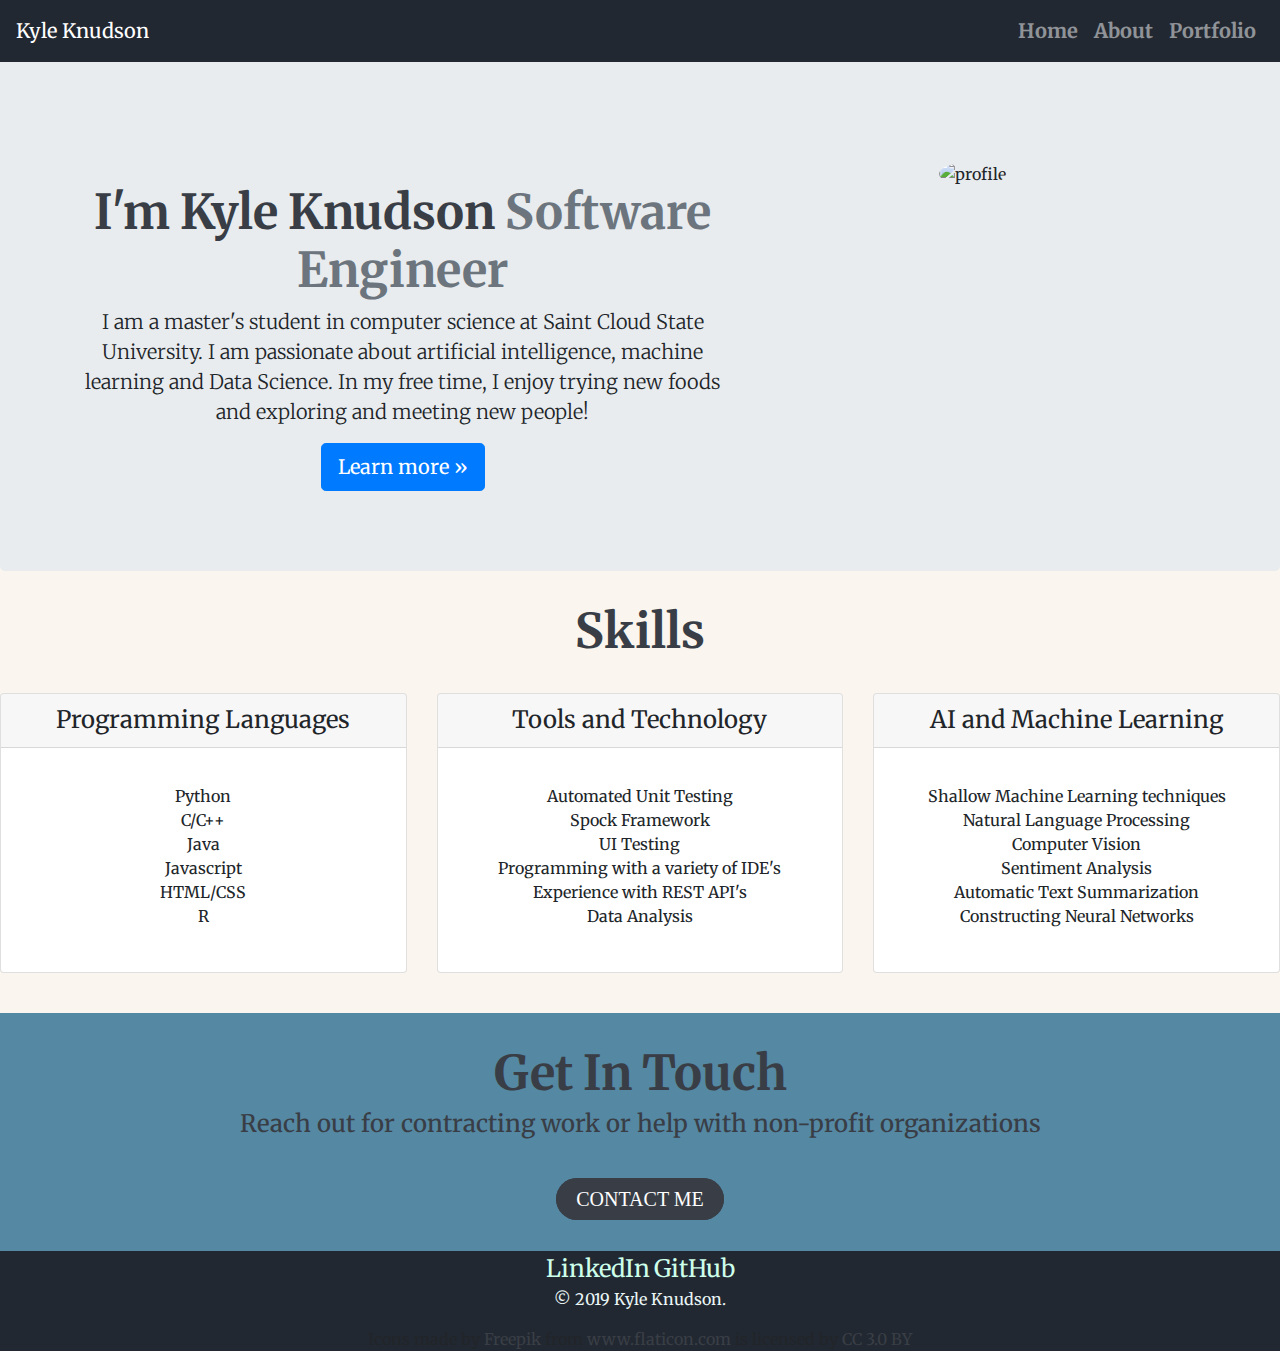
==== commit 3261d822: "Redesign of website for more modern look" ====
--- a/index.html
+++ b/index.html
@@ -10,6 +10,8 @@
         <link rel="icon" href="favicon.ico">
         <!--Google fonts-->
         <link href="https://fonts.googleapis.com/css?family=Dancing+Script|Indie+Flower|Shadows+Into+Light" rel="stylesheet">
+        <link href="https://fonts.googleapis.com/css?family=Lato&display=swap" rel="stylesheet">
+        <link href="https://fonts.googleapis.com/css?family=Merriweather&display=swap" rel="stylesheet">
         <!--Font Awesome Icons-->
         <link rel="stylesheet" href="https://use.fontawesome.com/releases/v5.6.3/css/all.css" integrity="sha384-UHRtZLI+pbxtHCWp1t77Bi1L4ZtiqrqD80Kn4Z8NTSRyMA2Fd33n5dQ8lWUE00s/" crossorigin="anonymous">
     </head>
@@ -42,96 +44,107 @@
              
          </div>
      </nav>
-
-     
-        <div class = "top-container">
-                <div class = "container">
-                        <div class = "row no gutters">
-                                <div class = "col-sm-12">
-                                        <img class = "top-cloud" src="Images/cloud.png" alt="cloud-img">
-                                </div>
-                        </div>
         
-        </div>
-        <br>
-
-
-            <div class = "container">
-                <div class = "row no gutters">
-
-                        <div class = "col-sm-12">
-                                <h1>I'm Kyle Knudson.</h1>
-                                <h2 class = "programmer">Python Programmer</h2>
-                        </div>
-                </div>
-
+  <!-- Main jumbotron for a primary marketing message or call to action -->
+  <div class="jumbotron">
+    <div class="container">
+        <div class="row featurette">
+            <div class="col-md-7">
+              <br>
+              <br>
+              <br>
+              <br>
+              <br>
+              <h2 class="featurette-heading">I'm Kyle Knudson <span class="text-muted">Software Engineer</span></h2>
+              <p class="lead">I am a master's student in computer science at Saint Cloud State University.  I am passionate about artificial
+                  intelligence, machine learning and Data Science.  In my free time, I enjoy trying new foods and exploring and meeting new people!</p>
+                  <p><a class="btn btn-primary btn-lg" href="about.html" role="button">Learn more &raquo;</a></p>
             </div>
-
-            <div class="container">
-                <div class = "row no gutters">
-                        <div class = "col-sm-1">
-                                <img class = "bottom-cloud" src="Images/cloud.png" alt="cloud-img">
-                        </div>
-                            <div class =  " profile col-sm-12 col align-self-center">
-                                    <img class = "profile-picture" src="Images/kyle.jpg.jpg" alt="Profile Image">
-                            </div>
-                
-                        </div>
-                    </div>
-        </div>
+            <div class="col-md-5">
+              <br>
+              <br>
+              <br>
+              <br>
+                <img class = "bd-placeholder-img rounded-circle" src="images/kyle.jpg.jpg" alt="profile">
+            </div>
+          </div>
+    </div>
+  </div>
 
 
 
-        <br>
+  <section id="Skills">
+    <h2>Skills</h2>
+    <br>
 
-        <div class="middle-container">
-            <h2>Hello.</h2>
-            <div class = "row">
-                <div class = "col align-self-center">
-                    <p class = "intro">I am a master's student in computer science at Saint Cloud State University.  I am passionate about artificial
-                        intelligence, machine learning and Data Science.  In my free time, I enjoy trying new foods and exploring and meeting new people!
-                    </p>
-                </div>
-
-            </div>
-
-            <br><hr>
-
-          <!--SKILLS SECTION-->
-          <div class="skills">
-            <h2>My Skills.</h2>
-            <div class = "row">
-                <div class = " skills col-md-4">
-                    <img class="computer-image" src="Images/coding.png" alt="Skills">
-                    <h3 class = "header">Programming Languages</h3>
-                    <p class = "skill-description">Experience developing with Python, C++, Java, Javascript, html & CSS, and R.  Also, I have worked with PostgresSQL and 
-                      am currently learning swift.  
-                    </p>
-                </div>
-
-                <div class = " skills col-md-4">
-                    <img class="python" src="Images/python (2).png" alt="Skills2">
-                    <h3 class = "header">Python</h3>
-                    <p class = "skill-description">Knowledgeable in Python 2 and 3 and have experience with many Python libraries such as 
-                    numpy, pandas, seaborn, scikitlearn, folium and tensorflow.  Python is the primary language that I develop 
-                    in and am constantly exploring new aspects of this language that I love.</p>
-                </div>
-
-                <div class = " skills col-md-4">
-                    <img class="Web-Development" src="Images/www.png" alt = "skills3">
-                    <h3 class = "header">Web Development</h3>
-                    <p class = "skill-description">Currently building projects using recently learned HTML 5 and CSS.  Working on incorperating Javascript 
-                    and working with the MEAN and MERN stack to develop full stack web applications.</p>
-                </div>
-            </div>
-
+<div class="row mb-3 text-center">
+  <div class="pricing-column col-lg-4 col-md-6">
+      <div class="card mb-4 box-shadow">
+          <div class="card-header">
+            <h4 class="my-0 font-weight-normal">Programming Languages</h4>
           </div>
+          <div class="card-body">
+            <ul class="list-unstyled mt-3 mb-4">
+                <li>Python</li>
+                <li>C/C++</li>
+                <li>Java</li>
+                <li>Javascript</li>
+                <li>HTML/CSS</li>
+                <li>R</li>
+            </ul>
+          </div>
+        </div>
+  </div>
 
 
-              <hr><br>
+
+  <div class = "pricing-column col-lg-4 col-md-6" >
+      <div class="card mb-4 box-shadow">
+          <div class="card-header">
+            <h4 class="my-0 font-weight-normal">Tools and Technology</h4>
+          </div>
+          <div class="card-body">
+            <ul class="list-unstyled mt-3 mb-4">
+                <li>Automated Unit Testing</li>
+                <li>Spock Framework</li>
+                <li>UI Testing</li>
+                <li>Programming with a variety of IDE's</li>
+                <li>Experience with REST API's</li>
+                <li>Data Analysis</li>
+            </ul>
+          </div>
+        </div>
+  </div>
+
+
+
+<div class = "pricing-column col-lg-4 col-md-12">
+  <div class="card mb-4 box-shadow">
+      <div class="card-header">
+        <h4 class="my-0 font-weight-normal">AI and Machine Learning</h4>
+      </div>
+      <div class="card-body">
+        <ul class="list-unstyled mt-3 mb-4">
+            <li>Shallow Machine Learning techniques</li>
+            <li>Natural Language Processing</li>
+            <li>Computer Vision</li>
+            <li>Sentiment Analysis</li>
+            <li>Automatic Text Summarization</li>
+            <li>Constructing Neural Networks</li>
+        </ul>
+      </div>
+    </div>
+</div>
+</div>
+
+</section>
+
+
               <div class="contact-me">
+                <br>
                 <h2>Get In Touch</h2>
-                <h3 class = contact-header>Reach out for contracting work or help with non-profit organizations</h3>
+                <h4 class = contact-header>Reach out for contracting work or help with non-profit organizations</h4>
+                <br>
                 <a class="butn" href="mailto:pythondev.kyle@gmail.com"><i class="fas fa-address-book"></i> CONTACT ME</a>
                 <br>
                 <br>
@@ -144,7 +157,7 @@
         <div class="bottom-container">
             <a class="footer-link" href="https://www.linkedin.com/in/kyle-knudson-1a4b57102/">LinkedIn</a>
             <a class="footer-link" href="https://github.com/kknudson15">GitHub</a>
-            <p class= "trademark">© 2018 Kyle Knudson.</p>
+            <p class= "trademark">© 2019 Kyle Knudson.</p>
             
 
             <div>Icons made by <a href="https://www.freepik.com/" title="Freepik">Freepik</a> from <a href="https://www.flaticon.com/" 	
--- a/css/styles.css
+++ b/css/styles.css
@@ -1,145 +1,77 @@
 body{
-    margin:0;
     text-align: center;
-    position: relative;
-    font-family: 'Shadows Into Light', cursive;
-    background-color: #cdffeb;
+    font-family: 'Merriweather', serif;
+    background-color: #faf5ef;
 }
-
-hr{
-    border: dotted #66BFBF 6px;
-    border-bottom: 0;
-    width: 3%;
-}
-
 
 h1{
     margin: 50px auto 0 auto;
-    font-family: 'Dancing Script', cursive;
-    font-size: 5.625rem;
-    color: #66BFBF
+    font-family: 'Merriweather', serif;
+    font-size: 5.0rem;
+    color: #393e46
 }
 
 
 h2{
-    font-family: 'Indie Flower', cursive;
-    color: #66BFBF;
+    font-family: 'Merriweather', serif;
+    color: #393e46;
     font-weight: bold;
     font-size: 3em;
 }
 
 
 a{
-    font-family: 'Indie Flower', cursive;
-    color:#cdffeb;;
+    font-family: 'Merriweather', serif;
+    color:#393e46;;
 }
-
-
-
-
-
 
 /* Navigation Bar */
 .navbar
 {
-    background-color: #66BFBF;
+    background-color: #222831;
 }
 
 .nav-item
 {
-    font-size: 1.5rem;
+    font-size: 1.25rem;
     font-weight: bold;
 }
 
 /* Heading of website */
 .top-container{
-    background-color: #cdffeb;
+    background-color: #faf5ef;
     position: relative;
-    padding-top: 100px
 }
-
-.top-cloud{
-    position: absolute;
-    right: 150px;
-}
-.programmer{
-    font-family: 'Indie Flower', cursive;
-    color: #66BFBF;
-    font-weight: normal;
-    font-size: 2.5rem;
-}
-
-.profile
-{
-    padding:0
-}
-
 
 /*hello section */
 .middle-container{
-    background-color: #cdffeb;
+    background-color: #faf5ef;
     text-align: center;
-}
-
-.intro{
-    margin: 0 auto;
-    width: 35%;
-    text-align: center;
-    color: #11999E;
 }
 
 /* SKills Section */
 
-.skills
+#Skills
 {
-    padding: 5%;
+    text-align: center;
+    background-color: #faf5ef;
 }
-
-.header
-{
-    padding: 5%;
-    font-weight: bold;
-    font-family: 'Indie Flower', cursive;
-    color: #11999E;
-}
-.header:hover
-{
-    color: #66bfbe;
-}
-
-.skill-description
-{
-    color: #11999E;
-    font-weight: 500;
-}
-.computer-image{
-    padding-right: 30px;
-}
-
-.python{
-    padding-right: 30px;
-}
-
-.Web-Development {
-    padding-right: 30px;
-}
-
 
 .contact-me{
     line-height: 2;
+    background-color: #5588a3;
 }
 
 .contact-header
 {
-    padding: 5%;
-    font-family: 'Indie Flower', cursive;
-    color: #11999E;
+    font-family: 'Merriweather', serif;
+    color: #393e46;
 }
 
 
 /* Footer of the Website */
 .bottom-container{
-    background-color: #66BFBF;
+    background-color: #222831;
 }
 
 .footer-link{
@@ -155,12 +87,12 @@
 
 
 .butn {
-    background: #66BFBF;
-    background-image: -webkit-linear-gradient(top, #66BFBF, #66BFBF);
-    background-image: -moz-linear-gradient(top, #66BFBF, #66BFBF);
-    background-image: -ms-linear-gradient(top, #66BFBF, #66BFBF);
-    background-image: -o-linear-gradient(top, #66BFBF, #66BFBF);
-    background-image: linear-gradient(to bottom, #66BFBF, #66BFBF);
+    background: #393e46;
+    background-image: -webkit-linear-gradient(top, #393e46, #393e46);
+    background-image: -moz-linear-gradient(top, #393e46, #393e46);
+    background-image: -ms-linear-gradient(top, #393e46, #393e46);
+    background-image: -o-linear-gradient(top, #393e46, #393e46);
+    background-image: linear-gradient(to bottom, #393e46, #393e46);
     -webkit-border-radius: 28;
     -moz-border-radius: 28;
     border-radius: 28px;
@@ -172,7 +104,7 @@
   }
   
   .butn:hover {
-    background: #66BFBF;
+    background: #393e46;
     background-image: -webkit-linear-gradient(top, #66BFBF, #66BFBF);
     background-image: -moz-linear-gradient(top, #66BFBF, #66BFBF);
     background-image: -ms-linear-gradient(top, #66BFBF, #66BFBF);
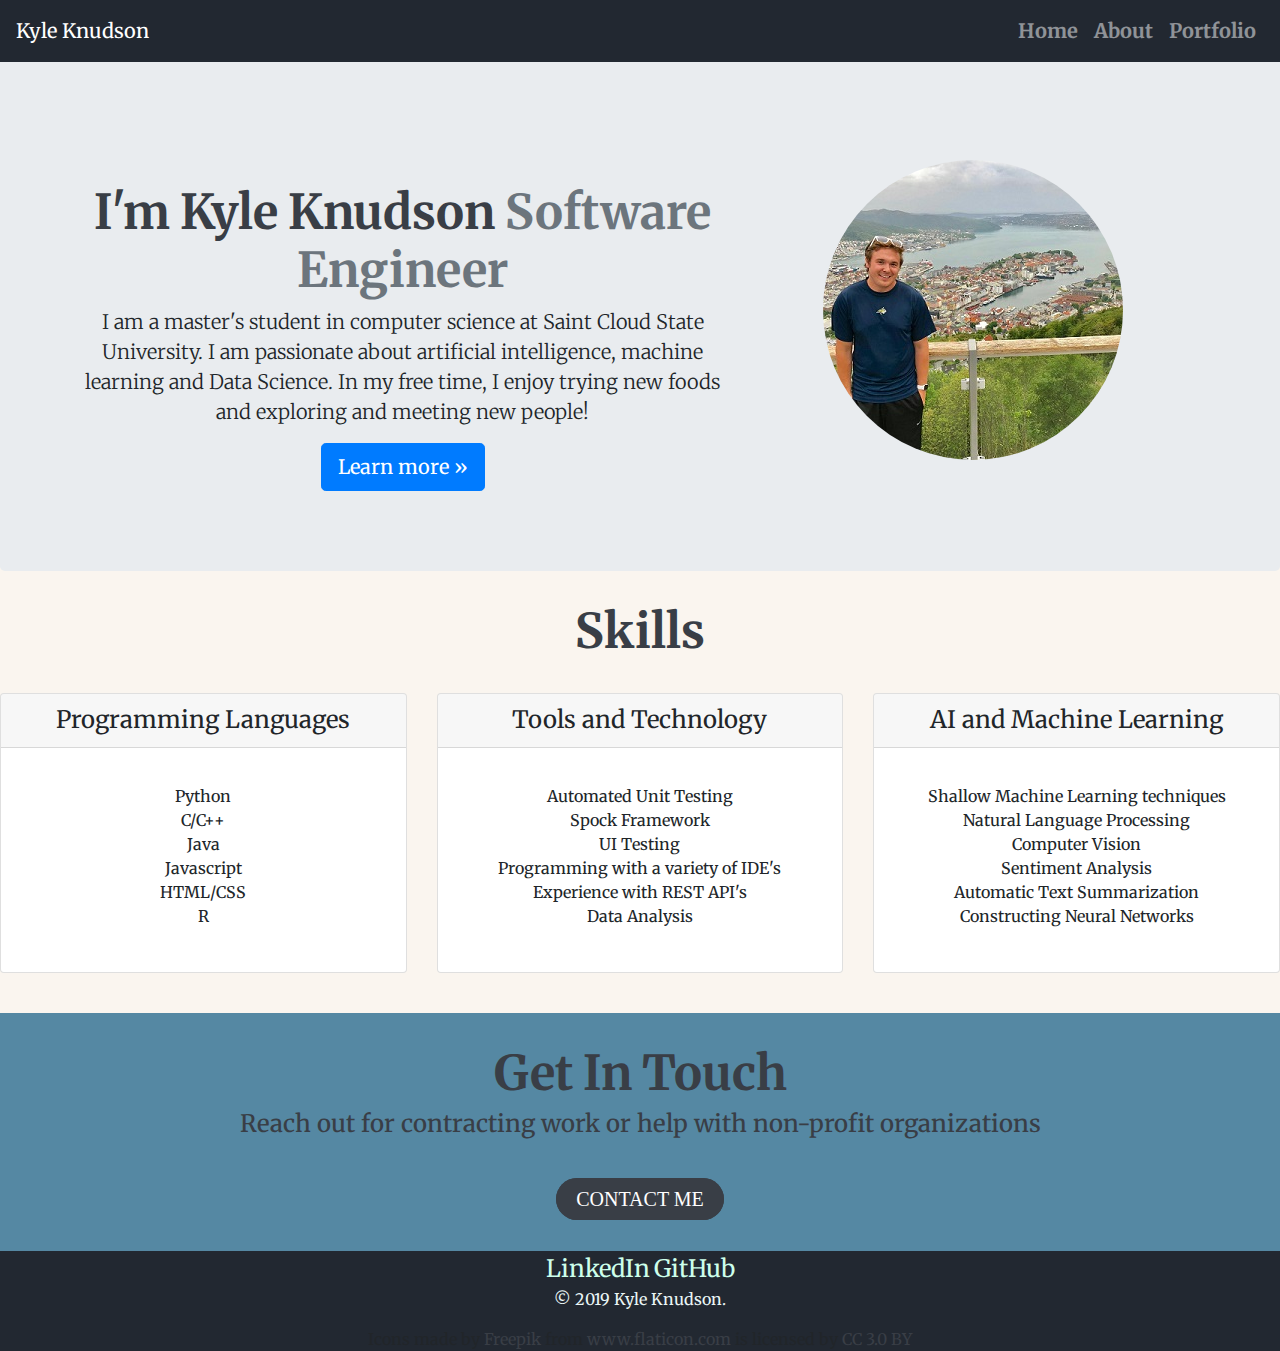
==== commit 7e8b1bcf: "fix broken images." ====
--- a/index.html
+++ b/index.html
@@ -65,7 +65,7 @@
               <br>
               <br>
               <br>
-                <img class = "bd-placeholder-img rounded-circle" src="images/kyle.jpg.jpg" alt="profile">
+                <img class = "bd-placeholder-img rounded-circle" src="Images/kyle.jpg.jpg" alt="profile">
             </div>
           </div>
     </div>
